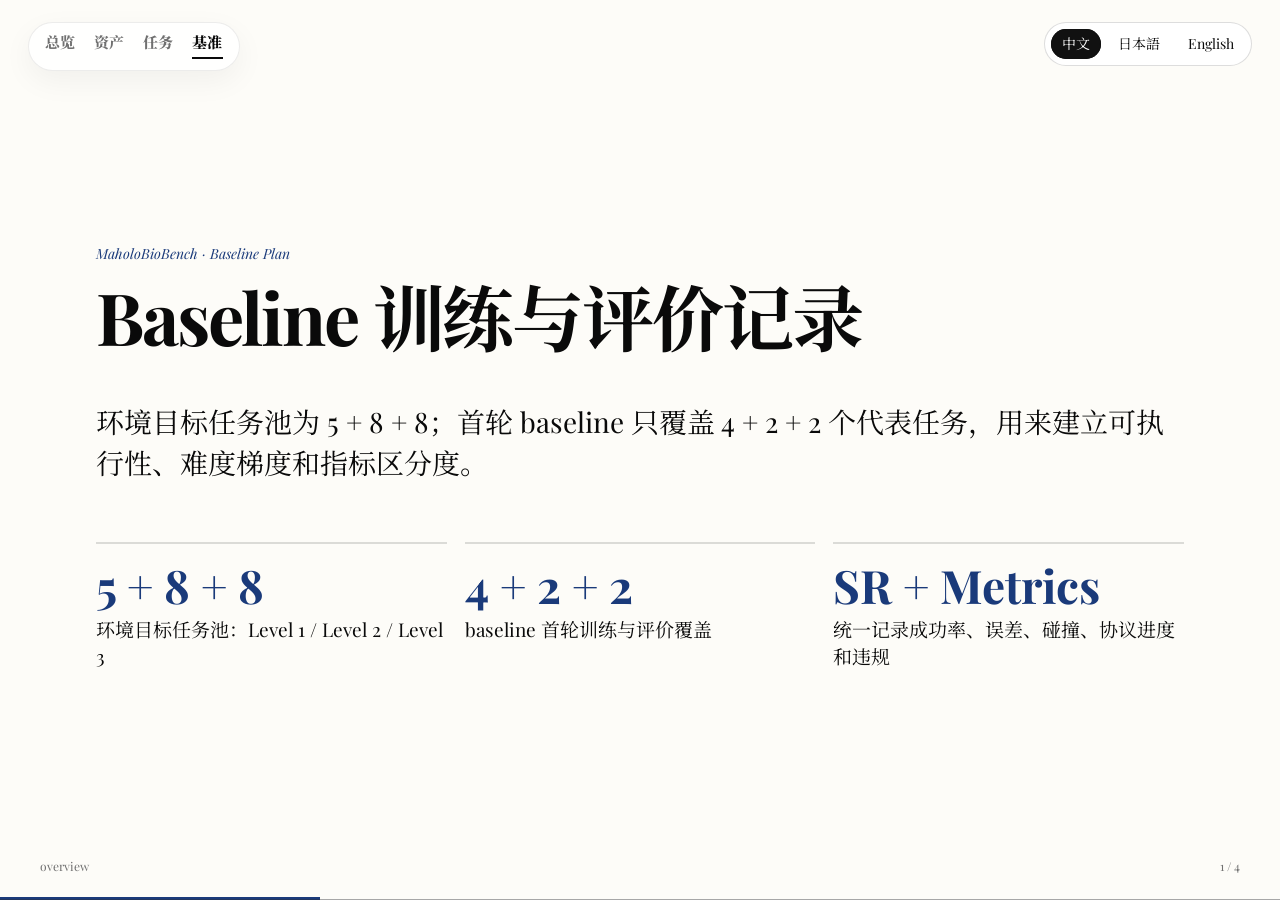
==== presentation/baseline.html @ e65f52e7 "update baseline" ====
<!DOCTYPE html>
<html lang="zh-CN" data-theme="academic-paper">
<head>
<meta charset="utf-8">
<meta name="viewport" content="width=device-width,initial-scale=1">
<title>MaholoBioBench · Baseline</title>
<link rel="stylesheet" href="assets/styles/fonts.css">
<link rel="stylesheet" href="assets/styles/base.css">
<link rel="stylesheet" id="theme-link" href="assets/themes/academic-paper.css">
<link rel="stylesheet" href="assets/animations/animations.css">
<link rel="stylesheet" href="assets/styles/page_rail.css">
<link rel="stylesheet" href="assets/styles/site_header.css">
<style>
  .slide { letter-spacing: 0; }
  .title { font-size: 72px; line-height: 1.06; margin: 18px 0; }
  .h2 { font-size: 50px; line-height: 1.12; margin: 10px 0 20px; }
  .lead { font-size: 28px; line-height: 1.48; color: var(--muted); max-width: none; width: 100%; }
  .tag-row { display: flex; gap: 10px; flex-wrap: wrap; margin-top: 26px; }
  .tag { border: 1px solid var(--border); border-radius: 999px; padding: 10px 16px; background: var(--surface); font-size: 19px; }
  .summary-grid { display: grid; grid-template-columns: repeat(3, 1fr); gap: 18px; margin-top: 30px; }
  .metric { border-top: 2px solid var(--border); padding-top: 18px; }
  .metric strong { display: block; font-size: 46px; line-height: 1; margin-bottom: 8px; color: var(--accent); }
  .metric span { color: var(--muted); font-size: 19px; line-height: 1.4; }
  .mini-table { width: 100%; border-collapse: collapse; font-size: 17px; }
  .mini-table th, .mini-table td { padding: 12px 13px; border-bottom: 1px solid var(--border); vertical-align: top; }
  .mini-table th { font-size: 12px; text-transform: uppercase; letter-spacing: .08em; color: var(--text-3); font-weight: 800; }
  .mini-table tr:hover td { background: var(--surface-2); }
  .status { font-weight: 800; }
  .status.done { color: var(--good); }
  .status.partial { color: var(--warn); }
  .status.todo { color: var(--bad); }
  .note-box { margin-top: 22px; border: 1px solid var(--border); border-radius: 8px; background: var(--surface); padding: 18px 20px; font-size: 21px; line-height: 1.45; color: var(--muted); }
  code { font-size: .92em; }
  @media (max-width: 900px) {
    .title { font-size: 54px; }
    .h2 { font-size: 36px; }
    .lead { font-size: 22px; }
    .summary-grid { grid-template-columns: 1fr; }
    .mini-table { font-size: 14px; }
  }
</style>
</head>
<body data-themes="academic-paper,minimal-white,corporate-clean,swiss-grid,engineering-whiteprint,blueprint,tokyo-night" data-theme-base="assets/themes/">
<div class="site-header">
  <nav class="page-rail" aria-label="页面导航">
    <a href="index.html" data-i18n="nav.overview">总览</a>
    <a href="env_assets.html" data-i18n="nav.assets">资产</a>
    <a href="tasks.html" data-i18n="nav.tasks">任务</a>
    <a href="baseline.html" class="is-active" data-i18n="nav.baseline">Baseline</a>
  </nav>
  <div class="lang-switch" aria-label="Language switch">
    <button type="button" data-lang="zh" class="is-active" data-i18n="lang.zh">中文</button>
    <button type="button" data-lang="ja" data-i18n="lang.ja">日本語</button>
    <button type="button" data-lang="en" data-i18n="lang.en">English</button>
  </div>
</div>
<div class="deck">

  <section class="slide" data-title="Cover">
    <p class="kicker" data-i18n="baseline.cover_kicker">MaholoBioBench · Baseline Plan</p>
    <h1 class="title anim-fade-up" data-anim="fade-up" data-i18n="baseline.cover_title">Baseline 训练与评价记录</h1>
    <p class="lead" data-i18n="baseline.cover_lead">环境目标任务池为 5 + 8 + 8；首轮 baseline 只覆盖 4 + 2 + 2 个代表任务，用来建立可执行性、难度梯度和指标区分度。</p>
    <div class="summary-grid">
      <div class="metric"><strong data-i18n="baseline.pool_count">5 + 8 + 8</strong><span data-i18n="baseline.pool_label">环境目标任务池：Level 1 / Level 2 / Level 3</span></div>
      <div class="metric"><strong data-i18n="baseline.eval_count">4 + 2 + 2</strong><span data-i18n="baseline.eval_label">baseline 首轮训练与评价覆盖</span></div>
      <div class="metric"><strong data-i18n="baseline.output_count">SR + Metrics</strong><span data-i18n="baseline.output_label">统一记录成功率、误差、碰撞、协议进度和违规</span></div>
    </div>
    <div class="deck-footer"><span class="dim2" data-i18n="baseline.footer_overview">overview</span><span class="slide-number" data-current="1" data-total="4"></span></div>
    <div class="notes" data-i18n="baseline.note_cover">这一页只定义 baseline 记录范围：完整任务池和首轮评估子集分开写。</div>
  </section>

  <section class="slide" data-title="Task Subset">
    <p class="kicker" data-i18n="baseline.subset_kicker">Evaluation Subset</p>
    <h2 class="h2" data-i18n="baseline.subset_title">首轮 baseline 覆盖 4 + 2 + 2 个任务</h2>
    <table class="mini-table">
      <thead>
        <tr>
          <th data-i18n="baseline.col_level">层级</th>
          <th data-i18n="baseline.col_selected">baseline 任务</th>
          <th data-i18n="baseline.col_reason">选择目的</th>
          <th data-i18n="baseline.col_status">状态</th>
        </tr>
      </thead>
      <tbody>
        <tr>
          <td><code>Level 1</code></td>
          <td><code>ReachTargetPose</code><br><code>GraspLabObject</code><br><code>OpenArticulatedEquipment</code><br><code>PressOrToggleInstrumentControl</code></td>
          <td data-i18n="baseline.reason_l1">覆盖 reach、grasp、articulated opening 和 instrument control，验证基础动作可学性。</td>
          <td class="status partial" data-i18n="baseline.status_ready_partial">部分可跑</td>
        </tr>
        <tr>
          <td><code>Level 2</code></td>
          <td><code>RetrieveContainer</code><br><code>TransferLiquid</code></td>
          <td data-i18n="baseline.reason_l2">覆盖容器检索和液体转移，验证实验室语义状态与基础技能组合。</td>
          <td class="status todo" data-i18n="baseline.status_pending_impl">待实现后训练</td>
        </tr>
        <tr>
          <td><code>Level 3</code></td>
          <td><code>RetrieveAndTransferSample</code><br><code>PrepareDilutionSeries</code></td>
          <td data-i18n="baseline.reason_l3">覆盖长流程样品转移和稀释序列，验证协议进度和累计误差。</td>
          <td class="status todo" data-i18n="baseline.status_pending_impl">待实现后训练</td>
        </tr>
      </tbody>
    </table>
    <div class="note-box" data-i18n="baseline.subset_note">baseline 子集不是完整任务池；它只用于第一版论文结果表，完整环境仍按 5 + 8 + 8 的任务池组织。</div>
    <div class="deck-footer"><span class="dim2" data-i18n="baseline.footer_subset">subset</span><span class="slide-number" data-current="2" data-total="4"></span></div>
    <div class="notes" data-i18n="baseline.note_subset">这里避免承诺所有任务都已经训练，只写首轮 baseline 的最小覆盖面。</div>
  </section>

  <section class="slide" data-title="Methods">
    <p class="kicker" data-i18n="baseline.methods_kicker">Methods</p>
    <h2 class="h2" data-i18n="baseline.methods_title">baseline 方法与统一记录字段</h2>
    <table class="mini-table">
      <thead>
        <tr>
          <th data-i18n="baseline.col_method">方法</th>
          <th data-i18n="baseline.col_role">作用</th>
          <th data-i18n="baseline.col_record">记录字段</th>
        </tr>
      </thead>
      <tbody>
        <tr>
          <td><code>Scripted Expert</code></td>
          <td data-i18n="baseline.role_scripted">生成可行示范和任务上限。</td>
          <td data-i18n="baseline.record_common">SR、steps、collision、pose error、protocol progress、violations</td>
        </tr>
        <tr>
          <td><code>Behavior Cloning</code></td>
          <td data-i18n="baseline.role_bc">从 expert trajectories 学习，观察误差累积。</td>
          <td data-i18n="baseline.record_common">SR、steps、collision、pose error、protocol progress、violations</td>
        </tr>
        <tr>
          <td><code>State-Based RL</code></td>
          <td data-i18n="baseline.role_rl">验证稀疏奖励和 protocol metrics 下的学习边界。</td>
          <td data-i18n="baseline.record_common">SR、steps、collision、pose error、protocol progress、violations</td>
        </tr>
      </tbody>
    </table>
    <div class="deck-footer"><span class="dim2" data-i18n="baseline.footer_methods">methods</span><span class="slide-number" data-current="3" data-total="4"></span></div>
    <div class="notes" data-i18n="baseline.note_methods">这里保留方法和记录字段，具体数值等实验跑完再填。</div>
  </section>

  <section class="slide" data-title="Results">
    <p class="kicker" data-i18n="baseline.results_kicker">Result Table</p>
    <h2 class="h2" data-i18n="baseline.results_title">结果表占位</h2>
    <table class="mini-table">
      <thead>
        <tr>
          <th data-i18n="baseline.col_task">任务</th>
          <th data-i18n="baseline.col_expert">Expert SR</th>
          <th data-i18n="baseline.col_bc">BC SR</th>
          <th data-i18n="baseline.col_rl">RL SR</th>
          <th data-i18n="baseline.col_protocol">Protocol score</th>
          <th data-i18n="baseline.col_notes">备注</th>
        </tr>
      </thead>
      <tbody>
        <tr><td><code>ReachTargetPose</code></td><td>TBD</td><td>TBD</td><td>TBD</td><td>TBD</td><td data-i18n="baseline.result_note_l1">Level 1 几何动作</td></tr>
        <tr><td><code>GraspLabObject</code></td><td>TBD</td><td>TBD</td><td>TBD</td><td>TBD</td><td data-i18n="baseline.result_note_l1">Level 1 几何动作</td></tr>
        <tr><td><code>OpenArticulatedEquipment</code></td><td>TBD</td><td>TBD</td><td>TBD</td><td>TBD</td><td data-i18n="baseline.result_note_equipment">设备关节状态</td></tr>
        <tr><td><code>PressOrToggleInstrumentControl</code></td><td>TBD</td><td>TBD</td><td>TBD</td><td>TBD</td><td data-i18n="baseline.result_note_equipment">设备控制状态</td></tr>
        <tr><td><code>RetrieveContainer</code></td><td>TBD</td><td>TBD</td><td>TBD</td><td>TBD</td><td data-i18n="baseline.result_note_l2">实验室语义技能</td></tr>
        <tr><td><code>TransferLiquid</code></td><td>TBD</td><td>TBD</td><td>TBD</td><td>TBD</td><td data-i18n="baseline.result_note_l2">实验室语义技能</td></tr>
        <tr><td><code>RetrieveAndTransferSample</code></td><td>TBD</td><td>TBD</td><td>TBD</td><td>TBD</td><td data-i18n="baseline.result_note_l3">长流程协议</td></tr>
        <tr><td><code>PrepareDilutionSeries</code></td><td>TBD</td><td>TBD</td><td>TBD</td><td>TBD</td><td data-i18n="baseline.result_note_l3">长流程协议</td></tr>
      </tbody>
    </table>
    <div class="deck-footer"><span class="dim2" data-i18n="baseline.footer_results">results</span><span class="slide-number" data-current="4" data-total="4"></span></div>
    <div class="notes" data-i18n="baseline.note_results">结果页只保留表格结构，后续实验数值进来后直接替换 TBD。</div>
  </section>

</div>
<script src="assets/scripts/runtime.js"></script>
<script src="assets/i18n/common.js"></script>
<script src="assets/i18n/baseline.js"></script>
<script src="assets/scripts/site_i18n.js"></script>
</body>
</html>
---- presentation/assets/styles/fonts.css ----
/* html-ppt :: shared webfonts */
@import url('https://fonts.googleapis.com/css2?family=Inter:wght@200;300;400;500;600;700;800;900&display=swap');
@import url('https://fonts.googleapis.com/css2?family=Noto+Sans+SC:wght@200;300;400;500;600;700;900&display=swap');
@import url('https://fonts.googleapis.com/css2?family=Noto+Serif+SC:wght@300;400;600;700&display=swap');
@import url('https://fonts.googleapis.com/css2?family=JetBrains+Mono:wght@400;500;700&display=swap');
@import url('https://fonts.googleapis.com/css2?family=Playfair+Display:ital,wght@0,400;0,600;0,800;1,400&display=swap');
@import url('https://fonts.googleapis.com/css2?family=Space+Grotesk:wght@300;400;500;600;700&display=swap');
@import url('https://fonts.googleapis.com/css2?family=IBM+Plex+Mono:wght@300;400;500;700&display=swap');
@import url('https://fonts.googleapis.com/css2?family=Archivo+Black&display=swap');
---- presentation/assets/styles/base.css ----
/* html-ppt :: base.css — reset + shared tokens + layout primitives */
/* Default tokens. Themes in assets/themes/*.css override the :root block. */
:root {
  --bg: #ffffff;
  --bg-soft: #f7f7f8;
  --surface: #ffffff;
  --surface-2: #f2f2f4;
  --border: rgba(0,0,0,.08);
  --border-strong: rgba(0,0,0,.16);
  --text-1: #111216;
  --text-2: #55596a;
  --text-3: #8a8f9e;
  --accent: #3b6cff;
  --accent-2: #7a5cff;
  --accent-3: #ff5c8a;
  --good: #1aaf6c;
  --warn: #f5a524;
  --bad:  #e0445a;
  --grad: linear-gradient(135deg,#3b6cff,#7a5cff 55%,#ff5c8a);
  --grad-soft: linear-gradient(135deg,#eef2ff,#f5ecff 55%,#ffeef5);
  --radius: 18px;
  --radius-sm: 12px;
  --radius-lg: 26px;
  --shadow: 0 10px 30px rgba(18,24,40,.08), 0 2px 6px rgba(18,24,40,.04);
  --shadow-lg: 0 24px 60px rgba(18,24,40,.14), 0 6px 16px rgba(18,24,40,.06);
  --font-sans: 'Inter','Noto Sans SC',-apple-system,BlinkMacSystemFont,Helvetica,Arial,sans-serif;
  --font-serif: 'Playfair Display','Noto Serif SC',Georgia,serif;
  --font-mono: 'JetBrains Mono','IBM Plex Mono',SFMono-Regular,Menlo,monospace;
  --font-display: var(--font-sans);
  --letter-tight: -.03em;
  --letter-normal: -.01em;
  --ease: cubic-bezier(.4,0,.2,1);
}

*,*::before,*::after{box-sizing:border-box}
html,body{margin:0;padding:0;background:var(--bg);color:var(--text-1);
  font-family:var(--font-sans);font-weight:400;line-height:1.6;
  -webkit-font-smoothing:antialiased;-moz-osx-font-smoothing:grayscale;
  letter-spacing:var(--letter-normal)}
img,svg,video{max-width:100%;display:block}
a{color:var(--accent);text-decoration:none}
a:hover{text-decoration:underline}
code,kbd,pre,samp{font-family:var(--font-mono)}

/* ================= SLIDE SYSTEM ================= */
.deck{position:relative;width:100vw;height:100vh;overflow:hidden;background:var(--bg)}
.slide{
  position:absolute;inset:0;
  display:flex;flex-direction:column;justify-content:center;
  padding:72px 96px;
  box-sizing:border-box;
  opacity:0;pointer-events:none;
  transition:opacity .5s var(--ease), transform .5s var(--ease);
  transform:translateX(30px);
  overflow:hidden;
}
.slide.is-active{opacity:1;pointer-events:auto;transform:translateX(0);z-index:2}
.slide.is-prev{transform:translateX(-30px)}

/* single-page standalone (used when a layout file is opened directly) */
body.single .slide{position:relative;width:100vw;height:100vh;opacity:1;transform:none;pointer-events:auto}

/* ================= TYPOGRAPHY ================= */
.eyebrow{font-size:13px;font-weight:500;letter-spacing:.16em;text-transform:uppercase;color:var(--text-3)}
.kicker{font-size:14px;font-weight:600;color:var(--accent);letter-spacing:.08em;text-transform:uppercase}
h1.title,.h1{font-family:var(--font-display);font-size:72px;line-height:1.05;font-weight:800;letter-spacing:var(--letter-tight);margin:0 0 18px;color:var(--text-1)}
h2.title,.h2{font-family:var(--font-display);font-size:54px;line-height:1.1;font-weight:700;letter-spacing:var(--letter-tight);margin:0 0 14px}
h3,.h3{font-size:32px;line-height:1.2;font-weight:600;letter-spacing:var(--letter-normal);margin:0 0 10px}
h4,.h4{font-size:22px;line-height:1.3;font-weight:600;margin:0 0 8px}
.lede{font-size:22px;line-height:1.55;color:var(--text-2);font-weight:300;max-width:62ch}
.dim{color:var(--text-2)}
.dim2{color:var(--text-3)}
.mono{font-family:var(--font-mono)}
.serif{font-family:var(--font-serif)}
.gradient-text{background:var(--grad);-webkit-background-clip:text;background-clip:text;-webkit-text-fill-color:transparent;color:transparent}

/* ================= LAYOUT PRIMITIVES ================= */
.stack>*+*{margin-top:14px}
.row{display:flex;gap:24px;align-items:center}
.row.wrap{flex-wrap:wrap}
.grid{display:grid;gap:24px}
.g2{grid-template-columns:repeat(2,1fr)}
.g3{grid-template-columns:repeat(3,1fr)}
.g4{grid-template-columns:repeat(4,1fr)}
.center{display:flex;align-items:center;justify-content:center;text-align:center}
.fill{flex:1}
.sp-t{padding-top:24px}.sp-b{padding-bottom:24px}
.mt-s{margin-top:8px}.mt-m{margin-top:18px}.mt-l{margin-top:32px}
.mb-s{margin-bottom:8px}.mb-m{margin-bottom:18px}.mb-l{margin-bottom:32px}

/* ================= CARDS ================= */
.card{background:var(--surface);border:1px solid var(--border);border-radius:var(--radius);
  padding:26px 28px;box-shadow:var(--shadow);position:relative;overflow:hidden}
.card-soft{background:var(--surface-2);border:1px solid var(--border)}
.card-outline{background:transparent;border:1.5px solid var(--border-strong);box-shadow:none}
.card-accent{background:var(--surface);border-top:3px solid var(--accent)}
.card-hover{transition:transform .3s var(--ease),box-shadow .3s var(--ease)}
.card-hover:hover{transform:translateY(-4px);box-shadow:var(--shadow-lg)}

.pill{display:inline-block;padding:4px 12px;border-radius:999px;font-size:12px;font-weight:500;
  background:var(--surface-2);color:var(--text-2);border:1px solid var(--border)}
.pill-accent{background:color-mix(in srgb,var(--accent) 12%,transparent);color:var(--accent);border-color:color-mix(in srgb,var(--accent) 28%,transparent)}

/* ================= BARS / DIVIDERS ================= */
.divider{height:1px;background:var(--border);width:100%}
.divider-accent{height:3px;width:72px;background:var(--accent);border-radius:2px}

/* ================= CHROME (header/footer/progress) ================= */
.deck-header{position:absolute;top:24px;left:40px;right:40px;display:flex;align-items:center;justify-content:space-between;
  font-size:12px;color:var(--text-3);letter-spacing:.12em;text-transform:uppercase;z-index:10;pointer-events:none}
.deck-footer{position:absolute;bottom:24px;left:40px;right:40px;display:flex;align-items:center;justify-content:space-between;
  font-size:12px;color:var(--text-3);z-index:10;pointer-events:none}
.slide-number::before{content:attr(data-current)}
.slide-number::after{content:" / " attr(data-total)}
.progress-bar{position:fixed;left:0;right:0;bottom:0;height:3px;background:transparent;z-index:20}
.progress-bar > span{display:block;height:100%;width:0;background:var(--accent);transition:width .3s var(--ease)}

/* ================= PRESENTER / OVERVIEW ================= */
.notes{display:none!important}
.notes-overlay{position:fixed;inset:auto 0 0 0;max-height:42vh;background:rgba(20,22,30,.95);color:#e8ebf4;
  padding:20px 32px;font-size:16px;line-height:1.6;border-top:1px solid rgba(255,255,255,.1);transform:translateY(100%);
  transition:transform .3s var(--ease);z-index:40;overflow:auto;font-family:var(--font-sans)}
.notes-overlay.open{transform:translateY(0)}
.overview{position:fixed;inset:0;background:rgba(10,12,18,.92);backdrop-filter:blur(12px);z-index:50;
  display:none;padding:40px;overflow:auto}
.overview.open{display:grid;grid-template-columns:repeat(4,1fr);gap:20px;align-content:start}
.overview .thumb{background:var(--surface);border:1px solid var(--border);border-radius:12px;
  aspect-ratio:16/9;overflow:hidden;cursor:pointer;position:relative;color:var(--text-1);padding:16px;
  font-size:11px;transition:transform .2s var(--ease)}
.overview .thumb:hover{transform:scale(1.04)}
.overview .thumb .n{position:absolute;top:8px;left:10px;font-weight:700;font-size:14px;color:var(--text-3)}
.overview .thumb .t{position:absolute;bottom:10px;left:14px;right:14px;font-weight:600;color:var(--text-1)}

/* ================= PRESENTER VIEW ================= */
/* Presenter view opens in a separate popup window (S key).
 * All presenter styles are self-contained in the popup HTML generated by runtime.js.
 * The audience window (this file) is NOT affected — it stays as normal deck view.
 * Only the .notes class below is needed to hide speaker notes from audience. */

/* ================= UTILITY ================= */
.hidden{display:none!important}
.nowrap{white-space:nowrap}
.tr{text-align:right}.tc{text-align:center}.tl{text-align:left}
.uppercase{text-transform:uppercase;letter-spacing:.12em}

/* ================= PRINT ================= */
@media print{
  .slide{position:relative;opacity:1!important;transform:none!important;page-break-after:always;height:100vh}
  .deck-header,.deck-footer,.progress-bar,.notes-overlay,.overview{display:none!important}
}
---- presentation/assets/themes/academic-paper.css ----
/* theme: academic-paper — 学术论文 */
:root{
  --bg:#fdfcf8;--bg-soft:#f7f5ed;--surface:#ffffff;--surface-2:#f5f3ea;
  --border:rgba(20,20,20,.14);--border-strong:rgba(20,20,20,.35);
  --text-1:#0a0a0a;--text-2:#333333;--text-3:#707070;
  --accent:#1a3a7a;--accent-2:#0a0a0a;--accent-3:#8a1a1a;
  --good:#1a5a2a;--warn:#8a6a1a;--bad:#8a1a1a;
  --grad:linear-gradient(135deg,#1a3a7a,#0a0a0a);
  --grad-soft:linear-gradient(135deg,#e8edf8,#f5f3ea);
  --radius:0px;--radius-sm:0px;--radius-lg:0px;
  --shadow:none;
  --shadow-lg:0 1px 2px rgba(0,0,0,.1);
  --font-sans:'Latin Modern Roman','Playfair Display','Noto Serif SC',Georgia,serif;
  --font-serif:'Latin Modern Roman','Playfair Display','Noto Serif SC',Georgia,serif;
  --font-display:'Latin Modern Roman','Playfair Display','Noto Serif SC',Georgia,serif;
}
body{font-family:var(--font-serif)}
h1.title,h2.title,.h1,.h2{font-weight:700;font-family:var(--font-serif)}
.card{border:1px solid var(--border);box-shadow:none}
.divider{background:var(--text-1);height:1px}
.divider-accent{background:var(--text-1);height:2px;width:100%}
a{color:var(--accent);text-decoration:underline}
.kicker{color:var(--accent);font-style:italic;text-transform:none;letter-spacing:0;font-weight:400}
---- presentation/assets/animations/animations.css ----
/* html-ppt :: animations.css
 * Apply by adding class="anim-<name>" or data-anim="<name>".
 * Durations are deliberately snappy; tweak --anim-dur per element.
 */
:root{--anim-dur:.7s;--anim-ease:cubic-bezier(.4,0,.2,1)}

/* ---------- FADE DIRECTIONALS ---------- */
@keyframes kf-fade-up{from{opacity:0;transform:translateY(32px)}to{opacity:1;transform:none}}
@keyframes kf-fade-down{from{opacity:0;transform:translateY(-32px)}to{opacity:1;transform:none}}
@keyframes kf-fade-left{from{opacity:0;transform:translateX(-40px)}to{opacity:1;transform:none}}
@keyframes kf-fade-right{from{opacity:0;transform:translateX(40px)}to{opacity:1;transform:none}}
.anim-fade-up{animation:kf-fade-up var(--anim-dur) var(--anim-ease) both}
.anim-fade-down{animation:kf-fade-down var(--anim-dur) var(--anim-ease) both}
.anim-fade-left{animation:kf-fade-left var(--anim-dur) var(--anim-ease) both}
.anim-fade-right{animation:kf-fade-right var(--anim-dur) var(--anim-ease) both}

/* ---------- RISE / DROP / ZOOM / BLUR / GLITCH ---------- */
@keyframes kf-rise{from{opacity:0;transform:translateY(60px) scale(.97);filter:blur(6px)}to{opacity:1;transform:none;filter:none}}
@keyframes kf-drop{from{opacity:0;transform:translateY(-60px) scale(.97)}to{opacity:1;transform:none}}
@keyframes kf-zoom{0%{opacity:0;transform:scale(.6)}60%{transform:scale(1.04)}100%{opacity:1;transform:scale(1)}}
@keyframes kf-blur{from{opacity:0;filter:blur(18px)}to{opacity:1;filter:none}}
@keyframes kf-glitch{0%{opacity:0;transform:translateX(0);clip-path:inset(0 0 0 0)}
  20%{opacity:1;transform:translateX(-6px);clip-path:inset(20% 0 30% 0)}
  40%{transform:translateX(4px);clip-path:inset(50% 0 10% 0)}
  60%{transform:translateX(-3px);clip-path:inset(10% 0 60% 0)}
  80%{transform:translateX(2px);clip-path:inset(0 0 0 0)}
  100%{opacity:1;transform:none}}
.anim-rise-in{animation:kf-rise .9s var(--anim-ease) both}
.anim-drop-in{animation:kf-drop .8s var(--anim-ease) both}
.anim-zoom-pop{animation:kf-zoom .7s cubic-bezier(.22,1.3,.36,1) both}
.anim-blur-in{animation:kf-blur .8s var(--anim-ease) both}
.anim-glitch-in{animation:kf-glitch .8s steps(5,end) both}

/* ---------- TYPEWRITER ---------- */
.anim-typewriter{display:inline-block;overflow:hidden;white-space:nowrap;border-right:2px solid currentColor;
  width:0;animation:kf-type 2.4s steps(40,end) forwards, kf-caret 1s step-end infinite}
@keyframes kf-type{to{width:100%}}
@keyframes kf-caret{50%{border-color:transparent}}

/* ---------- GLOW / SHIMMER / GRADIENT-FLOW ---------- */
@keyframes kf-neon{0%,100%{text-shadow:0 0 8px var(--accent),0 0 20px var(--accent)}
  50%{text-shadow:0 0 16px var(--accent),0 0 40px var(--accent),0 0 80px var(--accent)}}
.anim-neon-glow{animation:kf-neon 2s ease-in-out infinite}

.anim-shimmer-sweep{position:relative;overflow:hidden}
.anim-shimmer-sweep::after{content:"";position:absolute;inset:0;
  background:linear-gradient(110deg,transparent 40%,rgba(255,255,255,.55) 50%,transparent 60%);
  transform:translateX(-100%);animation:kf-shimmer 2.4s var(--anim-ease) infinite}
@keyframes kf-shimmer{to{transform:translateX(100%)}}

.anim-gradient-flow{background:linear-gradient(90deg,var(--accent),var(--accent-2,var(--accent)),var(--accent-3,var(--accent)),var(--accent));
  background-size:300% 100%;-webkit-background-clip:text;background-clip:text;color:transparent;-webkit-text-fill-color:transparent;
  animation:kf-gradflow 4s linear infinite}
@keyframes kf-gradflow{to{background-position:300% 0}}

/* ---------- STAGGER LIST ---------- */
.anim-stagger-list > *{opacity:0;animation:kf-rise .65s var(--anim-ease) both}
.anim-stagger-list > *:nth-child(1){animation-delay:.05s}
.anim-stagger-list > *:nth-child(2){animation-delay:.15s}
.anim-stagger-list > *:nth-child(3){animation-delay:.25s}
.anim-stagger-list > *:nth-child(4){animation-delay:.35s}
.anim-stagger-list > *:nth-child(5){animation-delay:.45s}
.anim-stagger-list > *:nth-child(6){animation-delay:.55s}
.anim-stagger-list > *:nth-child(7){animation-delay:.65s}
.anim-stagger-list > *:nth-child(8){animation-delay:.75s}
.anim-stagger-list > *:nth-child(n+9){animation-delay:.85s}

/* ---------- COUNTER-UP (JS-driven, marker class only) ---------- */
.counter{font-variant-numeric:tabular-nums}

/* ---------- SVG PATH DRAW ---------- */
.anim-path-draw path,.anim-path-draw line,.anim-path-draw polyline,.anim-path-draw circle,.anim-path-draw rect{
  stroke-dasharray:1000;stroke-dashoffset:1000;animation:kf-draw 2s var(--anim-ease) forwards}
@keyframes kf-draw{to{stroke-dashoffset:0}}

/* ---------- PARALLAX TILT (hover) ---------- */
.anim-parallax-tilt{transform-style:preserve-3d;transition:transform .4s var(--anim-ease)}
.anim-parallax-tilt:hover{transform:perspective(900px) rotateX(6deg) rotateY(-8deg) translateZ(10px)}

/* ---------- CARD FLIP 3D ---------- */
@keyframes kf-flip{from{transform:perspective(1200px) rotateY(-90deg);opacity:0}
  to{transform:perspective(1200px) rotateY(0);opacity:1}}
.anim-card-flip-3d{animation:kf-flip .9s var(--anim-ease) both;transform-style:preserve-3d;backface-visibility:hidden}

/* ---------- CUBE ROTATE 3D ---------- */
@keyframes kf-cube{from{transform:perspective(1200px) rotateX(20deg) rotateY(-90deg) translateZ(-200px);opacity:0}
  to{transform:perspective(1200px) rotateX(0) rotateY(0) translateZ(0);opacity:1}}
.anim-cube-rotate-3d{animation:kf-cube 1s var(--anim-ease) both}

/* ---------- PAGE TURN 3D ---------- */
@keyframes kf-pageturn{from{transform:perspective(1600px) rotateY(-85deg);transform-origin:left center;opacity:0}
  to{transform:perspective(1600px) rotateY(0);opacity:1}}
.anim-page-turn-3d{animation:kf-pageturn 1s var(--anim-ease) both;transform-origin:left center}

/* ---------- PERSPECTIVE ZOOM ---------- */
@keyframes kf-pzoom{from{opacity:0;transform:perspective(1400px) translateZ(-400px) rotateX(12deg)}
  to{opacity:1;transform:none}}
.anim-perspective-zoom{animation:kf-pzoom 1s var(--anim-ease) both}

/* ---------- MARQUEE SCROLL ---------- */
.anim-marquee-scroll{display:flex;gap:48px;white-space:nowrap;animation:kf-marquee 20s linear infinite}
@keyframes kf-marquee{from{transform:translateX(0)}to{transform:translateX(-50%)}}

/* ---------- KEN BURNS ---------- */
@keyframes kf-kenburns{0%{transform:scale(1) translate(0,0)}100%{transform:scale(1.15) translate(-2%,-1%)}}
.anim-kenburns{animation:kf-kenburns 14s ease-in-out infinite alternate}

/* ---------- CONFETTI BURST (pseudo — pure CSS sparkles) ---------- */
.anim-confetti-burst{position:relative}
.anim-confetti-burst::before,.anim-confetti-burst::after{
  content:"";position:absolute;top:50%;left:50%;width:8px;height:8px;border-radius:50%;
  background:var(--accent);box-shadow:
    20px -30px 0 var(--accent-2,var(--accent)),-25px -20px 0 var(--accent-3,var(--accent)),
    30px 20px 0 var(--good,#1aaf6c),-30px 25px 0 var(--warn,#f5a524),
    40px -10px 0 var(--bad,#e0445a),-45px 0 0 var(--accent),
    10px 40px 0 var(--accent-2,var(--accent)),-15px -40px 0 var(--accent-3,var(--accent));
  opacity:0;animation:kf-confetti 1.2s var(--anim-ease) forwards}
.anim-confetti-burst::after{animation-delay:.15s;transform:rotate(45deg)}
@keyframes kf-confetti{0%{opacity:0;transform:scale(.2)}30%{opacity:1}100%{opacity:0;transform:scale(2.2)}}

/* ---------- SPOTLIGHT ---------- */
@keyframes kf-spot{0%{clip-path:circle(0% at 50% 50%)}100%{clip-path:circle(140% at 50% 50%)}}
.anim-spotlight{animation:kf-spot 1.1s var(--anim-ease) both}

/* ---------- MORPH SHAPE (SVG) ---------- */
.anim-morph-shape path{animation:kf-morph 6s ease-in-out infinite alternate}
@keyframes kf-morph{0%{d:path("M60,120 Q120,20 180,120 T300,120")}
  100%{d:path("M60,120 Q120,220 180,120 T300,120")}}

/* ---------- RIPPLE REVEAL ---------- */
@keyframes kf-ripple{0%{clip-path:circle(0% at 20% 80%);opacity:.4}
  100%{clip-path:circle(160% at 20% 80%);opacity:1}}
.anim-ripple-reveal{animation:kf-ripple 1.2s var(--anim-ease) both}

/* reduced motion */
@media (prefers-reduced-motion: reduce){
  [class*="anim-"]{animation:none!important;transition:none!important}
}
---- presentation/assets/styles/page_rail.css ----
body {
  padding-left: 0;
  padding-top: 0;
  overflow-x: hidden;
}

.page-rail {
  position: fixed;
  top: 22px;
  left: 28px;
  z-index: 1200;
  display: flex;
  flex-direction: row;
  justify-content: flex-start;
  align-items: center;
  gap: 36px;
  padding: 10px 16px 11px;
  background: rgba(255, 255, 255, .78);
  border: 1px solid rgba(15, 15, 15, .08);
  border-radius: 999px;
  box-shadow: 0 10px 30px rgba(15, 15, 15, .05);
  backdrop-filter: blur(8px);
}

.page-rail a {
  display: block;
  text-decoration: none;
  color: #707070;
  font-size: 15px;
  letter-spacing: 0.03em;
  font-weight: 800;
  line-height: 1.2;
  white-space: nowrap;
  padding: 0 0 6px;
  border: 0;
  border-bottom: 2px solid transparent;
  border-radius: 0;
  text-align: center;
}

.page-rail a.is-active {
  color: #0a0a0a;
  background: transparent;
  border-color: #0a0a0a;
}

.page-rail a:hover {
  color: #0a0a0a;
  border-color: rgba(20, 20, 20, .35);
}

@media (max-width: 900px) {
  body {
    padding-top: 0;
  }

  .page-rail {
    top: 12px;
    left: 14px;
    justify-content: flex-start;
    align-items: center;
    gap: 18px;
    padding: 8px 12px 9px;
    overflow-x: auto;
  }

  .page-rail a {
    padding: 0 0 4px;
    font-size: 12px;
    text-align: center;
  }
}
---- presentation/assets/styles/site_header.css ----
.site-header {
  position: fixed;
  top: 22px;
  left: 28px;
  right: 28px;
  z-index: 1200;
  display: flex;
  align-items: flex-start;
  justify-content: space-between;
  gap: 16px;
  pointer-events: none;
}

.site-header .page-rail,
.site-header .lang-switch {
  position: static !important;
  top: auto !important;
  left: auto !important;
  right: auto !important;
  pointer-events: auto;
}

.site-header .page-rail {
  padding: 10px 16px 11px;
  gap: 18px;
}

.site-header .lang-switch {
  display: inline-flex;
  gap: 6px;
  padding: 6px;
  border: 1px solid var(--border);
  border-radius: 999px;
  background: var(--surface);
  box-shadow: 0 10px 30px color-mix(in srgb, var(--text) 12%, transparent);
  backdrop-filter: blur(8px);
}

.site-header .lang-switch button {
  border: 0;
  border-radius: 999px;
  background: transparent;
  color: var(--muted);
  font: inherit;
  font-size: 14px;
  line-height: 1;
  padding: 8px 11px;
  cursor: pointer;
}

.site-header .lang-switch button.is-active {
  background: #111;
  color: #fff;
  box-shadow: inset 0 0 0 1px #111;
}

@media (max-width: 900px) {
  .site-header {
    top: 12px;
    left: 14px;
    right: 14px;
    gap: 10px;
    flex-wrap: wrap;
  }

  .site-header .page-rail {
    gap: 12px;
    padding: 8px 12px 9px;
    overflow-x: auto;
  }

  .site-header .page-rail a {
    font-size: 12px;
    padding: 0 0 4px;
  }

  .site-header .lang-switch button {
    font-size: 12px;
    padding: 7px 9px;
  }
}
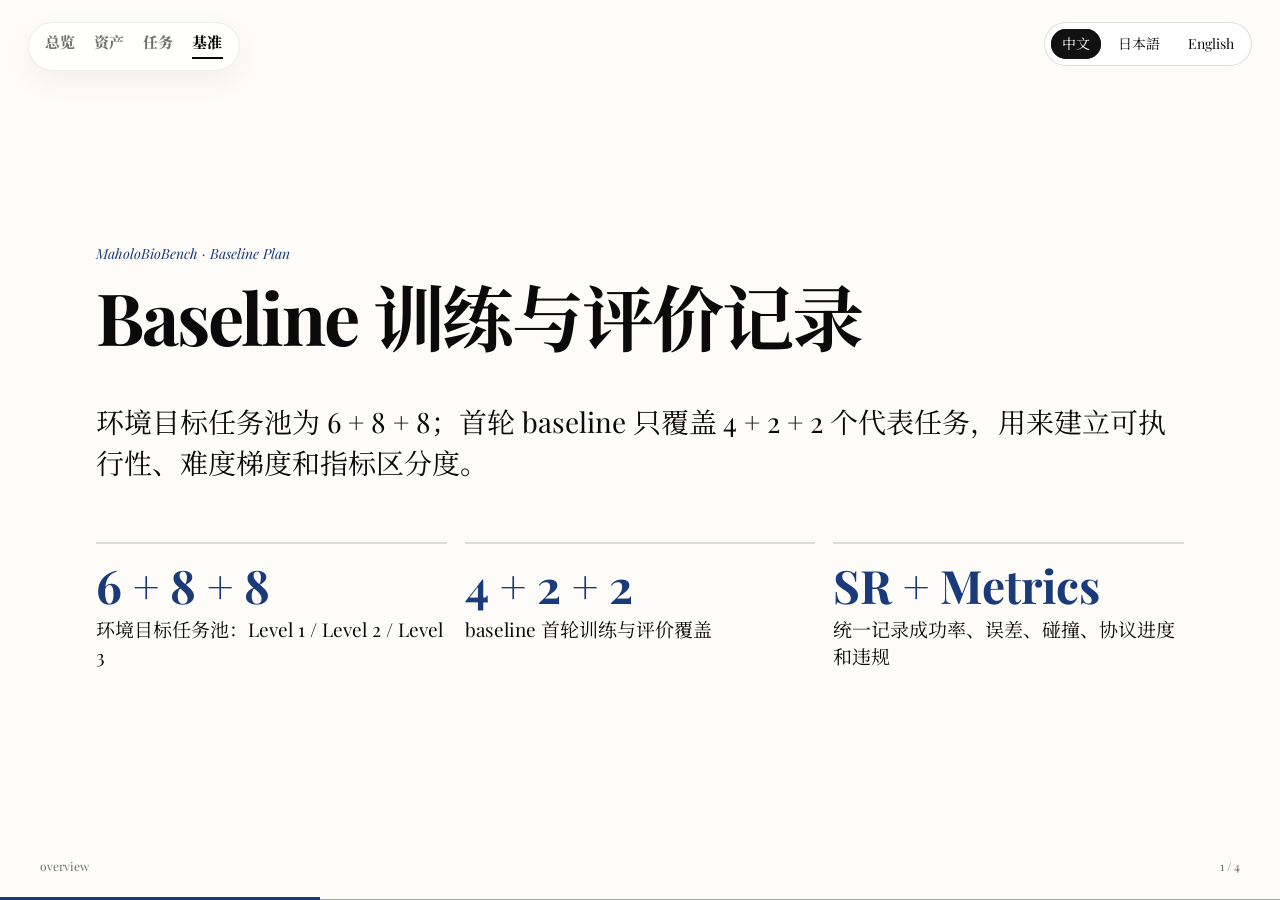
==== commit 3497def8: "Refine presentation deck: task-suite redesign, asset-status fix, static thumbnail fallback - Task su" ====
--- a/presentation/baseline.html
+++ b/presentation/baseline.html
@@ -59,9 +59,9 @@
   <section class="slide" data-title="Cover">
     <p class="kicker" data-i18n="baseline.cover_kicker">MaholoBioBench · Baseline Plan</p>
     <h1 class="title anim-fade-up" data-anim="fade-up" data-i18n="baseline.cover_title">Baseline 训练与评价记录</h1>
-    <p class="lead" data-i18n="baseline.cover_lead">环境目标任务池为 5 + 8 + 8；首轮 baseline 只覆盖 4 + 2 + 2 个代表任务，用来建立可执行性、难度梯度和指标区分度。</p>
+    <p class="lead" data-i18n="baseline.cover_lead">环境目标任务池为 6 + 8 + 8；首轮 baseline 只覆盖 4 + 2 + 2 个代表任务，用来建立可执行性、难度梯度和指标区分度。</p>
     <div class="summary-grid">
-      <div class="metric"><strong data-i18n="baseline.pool_count">5 + 8 + 8</strong><span data-i18n="baseline.pool_label">环境目标任务池：Level 1 / Level 2 / Level 3</span></div>
+      <div class="metric"><strong data-i18n="baseline.pool_count">6 + 8 + 8</strong><span data-i18n="baseline.pool_label">环境目标任务池：Level 1 / Level 2 / Level 3</span></div>
       <div class="metric"><strong data-i18n="baseline.eval_count">4 + 2 + 2</strong><span data-i18n="baseline.eval_label">baseline 首轮训练与评价覆盖</span></div>
       <div class="metric"><strong data-i18n="baseline.output_count">SR + Metrics</strong><span data-i18n="baseline.output_label">统一记录成功率、误差、碰撞、协议进度和违规</span></div>
     </div>
@@ -84,8 +84,8 @@
       <tbody>
         <tr>
           <td><code>Level 1</code></td>
-          <td><code>ReachTargetPose</code><br><code>GraspLabObject</code><br><code>OpenArticulatedEquipment</code><br><code>PressOrToggleInstrumentControl</code></td>
-          <td data-i18n="baseline.reason_l1">覆盖 reach、grasp、articulated opening 和 instrument control，验证基础动作可学性。</td>
+          <td><code>ReachTargetPose</code><br><code>GraspLabObject</code><br><code>TransportHeldObject</code><br><code>OpenArticulatedEquipment</code></td>
+          <td data-i18n="baseline.reason_l1">覆盖 reach、grasp、transport、articulated opening 四类动作原语（均有已实现/部分实现环境），验证基础动作可学性。</td>
           <td class="status partial" data-i18n="baseline.status_ready_partial">部分可跑</td>
         </tr>
         <tr>
@@ -102,7 +102,7 @@
         </tr>
       </tbody>
     </table>
-    <div class="note-box" data-i18n="baseline.subset_note">baseline 子集不是完整任务池；它只用于第一版论文结果表，完整环境仍按 5 + 8 + 8 的任务池组织。</div>
+    <div class="note-box" data-i18n="baseline.subset_note">baseline 子集不是完整任务池；它只用于第一版论文结果表，完整环境仍按 6 + 8 + 8 的任务池组织。</div>
     <div class="deck-footer"><span class="dim2" data-i18n="baseline.footer_subset">subset</span><span class="slide-number" data-current="2" data-total="4"></span></div>
     <div class="notes" data-i18n="baseline.note_subset">这里避免承诺所有任务都已经训练，只写首轮 baseline 的最小覆盖面。</div>
   </section>
@@ -157,8 +157,8 @@
       <tbody>
         <tr><td><code>ReachTargetPose</code></td><td>TBD</td><td>TBD</td><td>TBD</td><td>TBD</td><td data-i18n="baseline.result_note_l1">Level 1 几何动作</td></tr>
         <tr><td><code>GraspLabObject</code></td><td>TBD</td><td>TBD</td><td>TBD</td><td>TBD</td><td data-i18n="baseline.result_note_l1">Level 1 几何动作</td></tr>
+        <tr><td><code>TransportHeldObject</code></td><td>TBD</td><td>TBD</td><td>TBD</td><td>TBD</td><td data-i18n="baseline.result_note_l1">Level 1 几何动作</td></tr>
         <tr><td><code>OpenArticulatedEquipment</code></td><td>TBD</td><td>TBD</td><td>TBD</td><td>TBD</td><td data-i18n="baseline.result_note_equipment">设备关节状态</td></tr>
-        <tr><td><code>PressOrToggleInstrumentControl</code></td><td>TBD</td><td>TBD</td><td>TBD</td><td>TBD</td><td data-i18n="baseline.result_note_equipment">设备控制状态</td></tr>
         <tr><td><code>RetrieveContainer</code></td><td>TBD</td><td>TBD</td><td>TBD</td><td>TBD</td><td data-i18n="baseline.result_note_l2">实验室语义技能</td></tr>
         <tr><td><code>TransferLiquid</code></td><td>TBD</td><td>TBD</td><td>TBD</td><td>TBD</td><td data-i18n="baseline.result_note_l2">实验室语义技能</td></tr>
         <tr><td><code>RetrieveAndTransferSample</code></td><td>TBD</td><td>TBD</td><td>TBD</td><td>TBD</td><td data-i18n="baseline.result_note_l3">长流程协议</td></tr>
